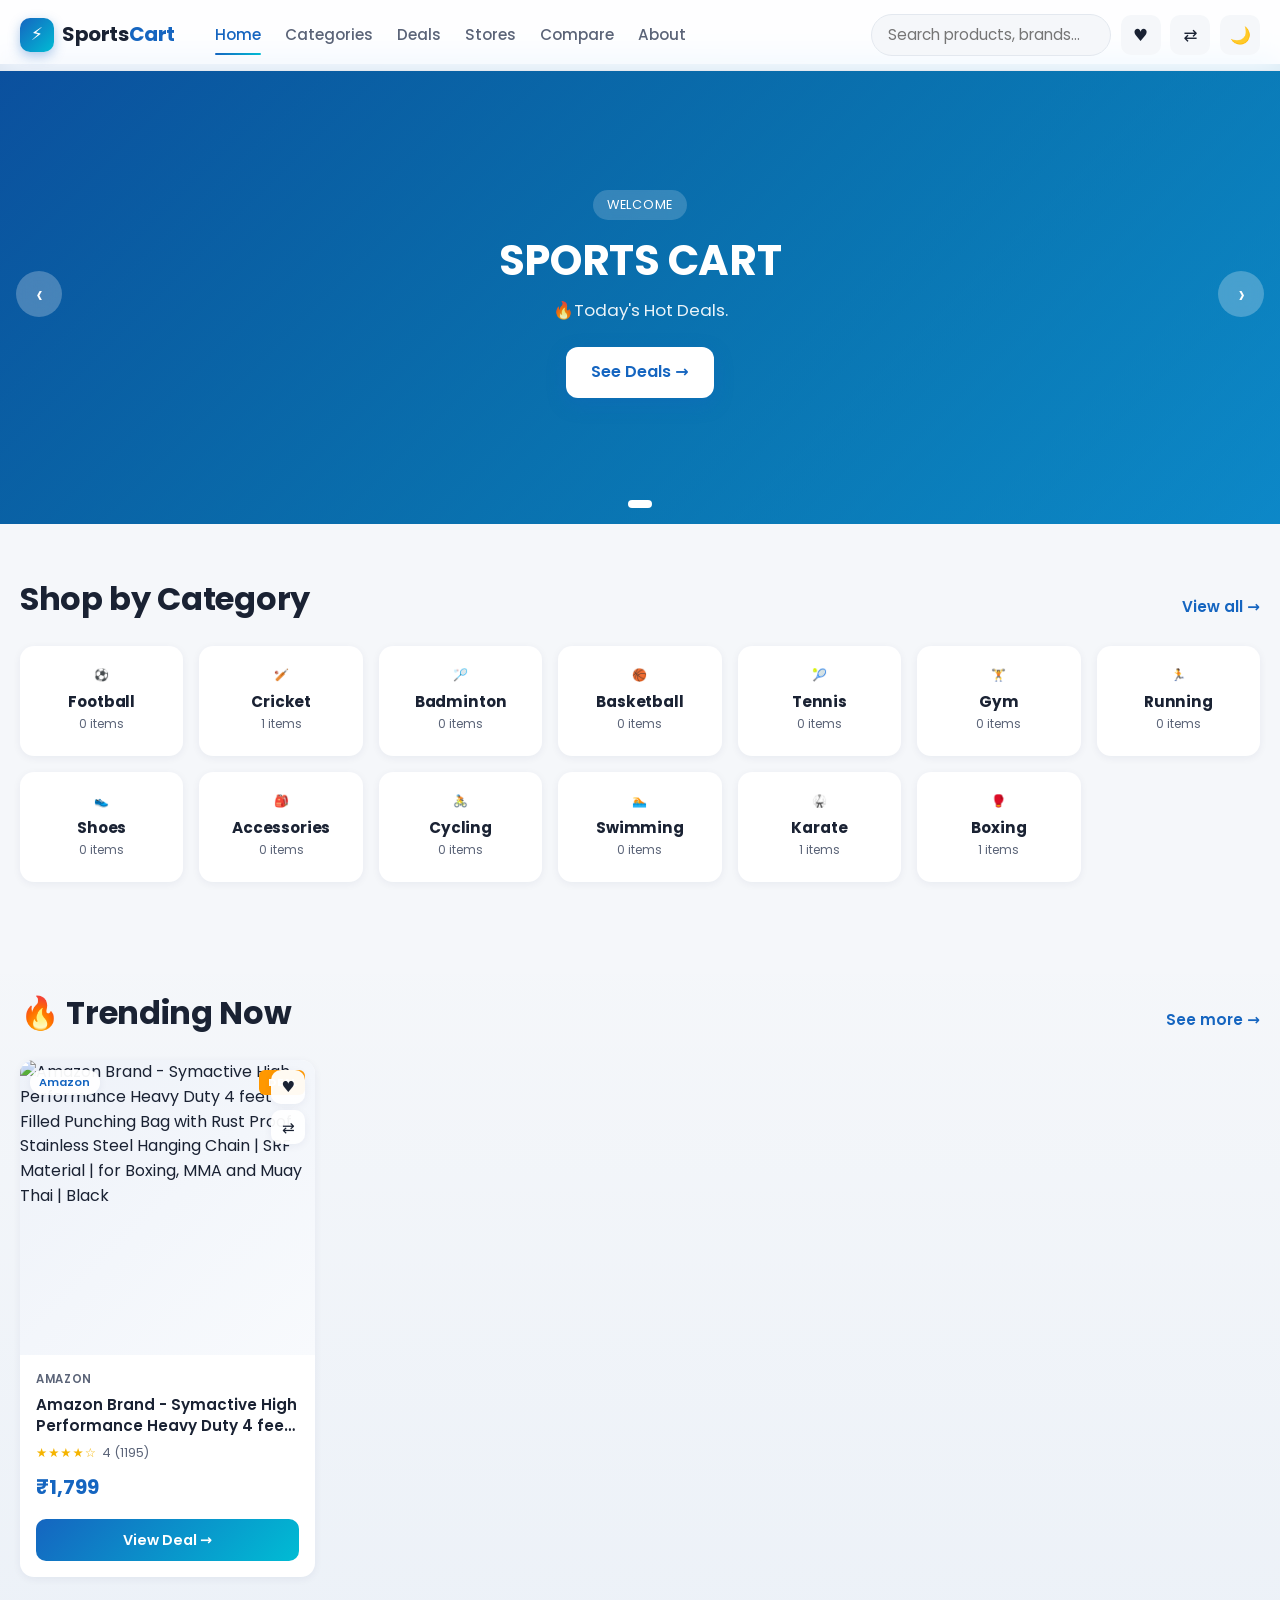
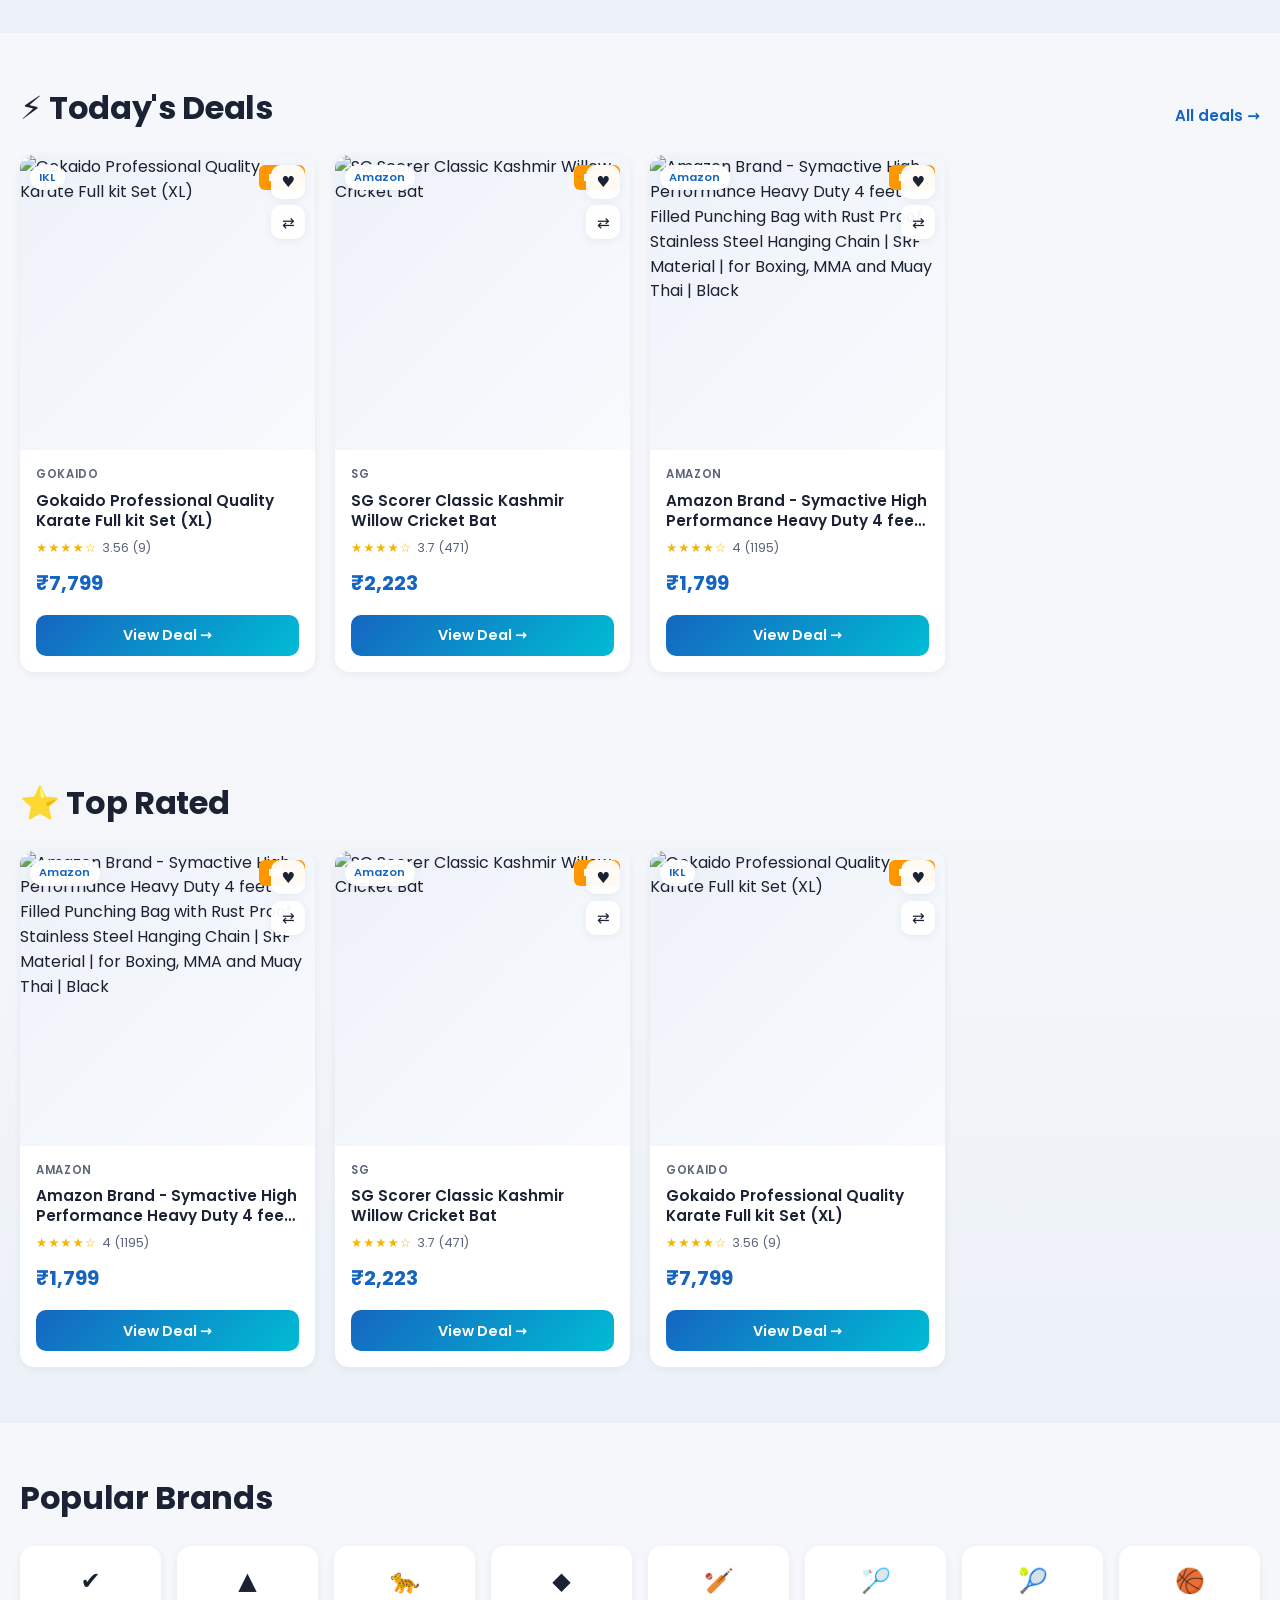
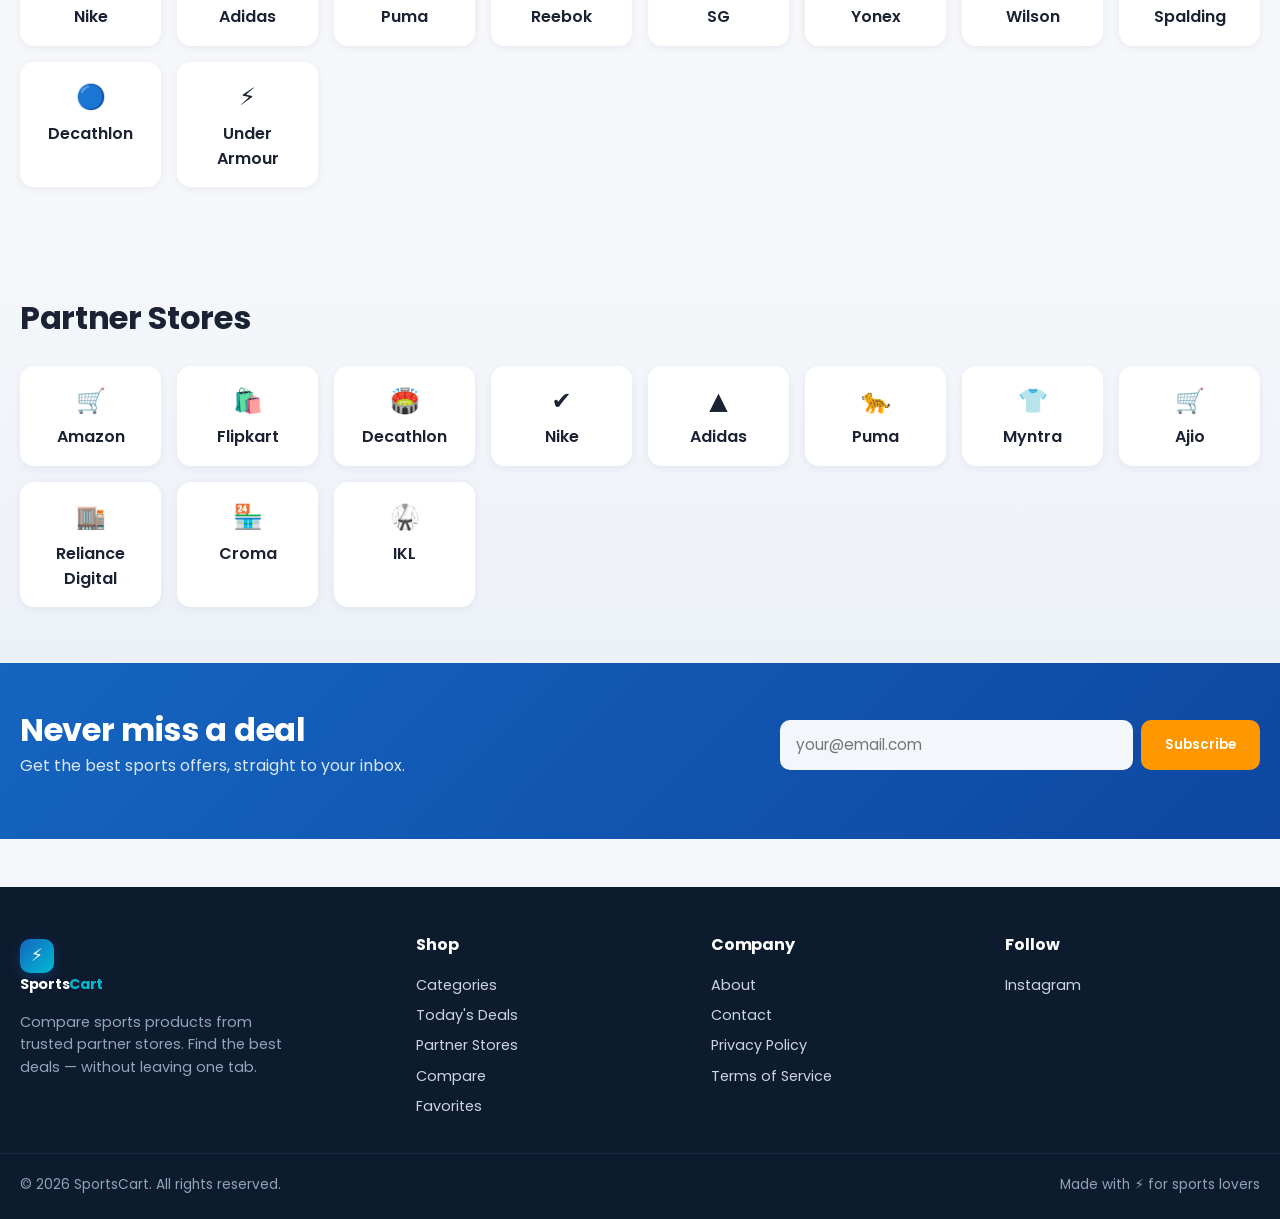
==== index.html @ 64bcca5b "Add files via upload" ====
<!DOCTYPE html>
<html lang="en">
<head>
<meta charset="UTF-8" />
<meta name="viewport" content="width=device-width, initial-scale=1.0" />
<meta name="description" content="SportsCart - Compare sports products from trusted partner stores and grab the best deals." />
<title>SportsCart - Compare Sports Products & Best Deals</title>
<link rel="preconnect" href="https://fonts.googleapis.com" />
<link rel="preconnect" href="https://fonts.gstatic.com" crossorigin />
<link href="https://fonts.googleapis.com/css2?family=Poppins:wght@300;400;500;600;700;800&display=swap" rel="stylesheet" />
<link rel="stylesheet" href="css/style.css" />
<link rel="stylesheet" href="css/navbar.css" />
<link rel="stylesheet" href="css/footer.css" />
<link rel="stylesheet" href="css/cards.css" />
<link rel="stylesheet" href="css/slider.css" />
<link rel="stylesheet" href="css/category.css" />
<link rel="stylesheet" href="css/responsive.css" />
<link rel="stylesheet" href="css/darkmode.css" />
</head>
<body>

<!-- ========== NAVBAR ========== -->
<header class="navbar" id="navbar">
  <div class="nav-container">
    <a href="index.html" class="logo">
      <span class="logo-icon">⚡</span>
      <span class="logo-text">Sports<span>Cart</span></span>
    </a>

    <button class="nav-toggle" id="navToggle" aria-label="Toggle navigation">
      <span></span><span></span><span></span>
    </button>

    <nav class="nav-menu" id="navMenu">
      <a href="index.html" class="active">Home</a>
      <a href="pages/category.html">Categories</a>
      <a href="pages/deals.html">Deals</a>
      <a href="pages/stores.html">Stores</a>
      <a href="pages/compare.html">Compare</a>
      <a href="about.html">About</a>
    </nav>

    <div class="nav-actions">
      <div class="search-wrap">
        <input type="text" id="navSearch" placeholder="Search products, brands…" aria-label="Search" />
        <div class="search-results" id="searchResults"></div>
      </div>
      <a href="pages/favorites.html" class="icon-btn" aria-label="Favorites">♥<span class="badge" id="favBadge">0</span></a>
      <a href="pages/compare.html" class="icon-btn" aria-label="Compare">⇄<span class="badge" id="compareBadge">0</span></a>
      <button class="icon-btn" id="darkToggle" aria-label="Toggle dark mode">🌙</button>
    </div>
  </div>
</header>

<!-- ========== HERO SLIDER ========== -->
<section class="hero-slider" id="heroSlider">
  <div class="slides" id="slides"></div>
  <button class="slide-btn prev" id="prevSlide" aria-label="Previous">‹</button>
  <button class="slide-btn next" id="nextSlide" aria-label="Next">›</button>
  <div class="slide-dots" id="slideDots"></div>
</section>

<!-- ========== CATEGORIES ========== -->
<section class="section">
  <div class="container">
    <div class="section-head">
      <h2>Shop by Category</h2>
      <a href="pages/category.html" class="link-more">View all →</a>
    </div>
    <div class="category-grid" id="categoryGrid"></div>
  </div>
</section>

<!-- ========== TRENDING ========== -->
<section class="section section-alt">
  <div class="container">
    <div class="section-head">
      <h2>🔥 Trending Now</h2>
      <a href="pages/category.html" class="link-more">See more →</a>
    </div>
    <div class="product-grid" id="trendingGrid"></div>
  </div>
</section>

<!-- ========== DEALS ========== -->
<section class="section">
  <div class="container">
    <div class="section-head">
      <h2>⚡ Today's Deals</h2>
      <a href="pages/deals.html" class="link-more">All deals →</a>
    </div>
    <div class="product-grid" id="dealsGrid"></div>
  </div>
</section>

<!-- ========== TOP RATED ========== -->
<section class="section section-alt">
  <div class="container">
    <div class="section-head">
      <h2>⭐ Top Rated</h2>
    </div>
    <div class="product-grid" id="topRatedGrid"></div>
  </div>
</section>

<!-- ========== BRANDS ========== -->
<section class="section">
  <div class="container">
    <div class="section-head"><h2>Popular Brands</h2></div>
    <div class="brand-strip" id="brandStrip"></div>
  </div>
</section>

<!-- ========== STORES ========== -->
<section class="section section-alt">
  <div class="container">
    <div class="section-head"><h2>Partner Stores</h2></div>
    <div class="store-strip" id="storeStrip"></div>
  </div>
</section>

<!-- ========== NEWSLETTER ========== -->
<section class="newsletter">
  <div class="container newsletter-inner">
    <div>
      <h2>Never miss a deal</h2>
      <p>Get the best sports offers, straight to your inbox.</p>
    </div>
    <form id="newsletterForm" class="newsletter-form">
      <input type="email" id="newsletterEmail" placeholder="your@email.com" required />
      <button type="submit">Subscribe</button>
    </form>
  </div>
  <p class="form-msg" id="newsletterMsg"></p>
</section>

<!-- ========== FOOTER ========== -->
<footer class="footer" id="footer"></footer>

<button id="scrollTop" class="scroll-top" aria-label="Scroll to top">↑</button>

<!-- Data -->
<script src="data/categories.js"></script>
<script src="data/brands.js"></script>
<script src="data/stores.js"></script>
<script src="data/offers.js"></script>
<script src="data/products.js"></script>

<!-- Logic -->
<script src="js/utils.js"></script>
<script src="js/darkmode.js"></script>
<script src="js/favorites.js"></script>
<script src="js/compare.js"></script>
<script src="js/search.js"></script>
<script src="js/slider.js"></script>
<script src="js/app.js"></script>
</body>
</html>
---- css/style.css ----
/* ============ SportsCart Base Styles ============ */
:root{
  --primary:#1565C0;
  --primary-dark:#0D47A1;
  --secondary:#00BCD4;
  --accent:#FF9800;
  --bg:#F5F7FA;
  --surface:#ffffff;
  --text:#1a2233;
  --text-muted:#5b6478;
  --border:#e3e8ef;
  --shadow-sm:0 2px 8px rgba(20,40,80,.06);
  --shadow-md:0 8px 24px rgba(20,40,80,.10);
  --shadow-lg:0 20px 50px rgba(20,40,80,.15);
  --radius:14px;
  --radius-lg:20px;
  --transition:.25s cubic-bezier(.4,0,.2,1);
}
*{box-sizing:border-box;margin:0;padding:0}
html{scroll-behavior:smooth}
body{
  font-family:'Poppins',system-ui,sans-serif;
  background:var(--bg);
  color:var(--text);
  line-height:1.55;
  -webkit-font-smoothing:antialiased;
}
img{max-width:100%;display:block}
a{color:inherit;text-decoration:none;transition:color var(--transition)}
button{font-family:inherit;cursor:pointer;border:none;background:none;color:inherit}
input,select,textarea{font-family:inherit;font-size:.95rem;color:inherit}
h1,h2,h3,h4{font-weight:700;letter-spacing:-.01em;line-height:1.2}
h1{font-size:clamp(1.8rem,4vw,2.6rem)}
h2{font-size:clamp(1.4rem,3vw,2rem)}

.container{max-width:1280px;margin:0 auto;padding:0 1.25rem}

.section{padding:3.5rem 0}
.section-alt{background:linear-gradient(180deg,transparent,rgba(21,101,192,.04))}
.section-head{display:flex;justify-content:space-between;align-items:flex-end;margin-bottom:1.75rem;gap:1rem;flex-wrap:wrap}
.link-more{color:var(--primary);font-weight:600;font-size:.95rem}
.link-more:hover{color:var(--secondary)}

.page{padding-top:6rem;padding-bottom:4rem;min-height:70vh}
.lead{color:var(--text-muted);font-size:1.1rem;margin:.75rem 0 2rem;max-width:60ch}

/* ============ Buttons ============ */
.btn-primary{
  display:inline-block;
  background:linear-gradient(135deg,var(--primary),var(--secondary));
  color:#fff;font-weight:600;
  padding:.8rem 1.6rem;border-radius:12px;
  box-shadow:0 6px 18px rgba(21,101,192,.35);
  transition:transform var(--transition),box-shadow var(--transition);
}
.btn-primary:hover{transform:translateY(-2px);box-shadow:0 10px 24px rgba(21,101,192,.45)}
.btn-ghost{
  display:inline-block;padding:.7rem 1.3rem;border-radius:12px;
  background:rgba(21,101,192,.08);color:var(--primary);font-weight:600;
  transition:background var(--transition);
}
.btn-ghost:hover{background:rgba(21,101,192,.16)}
.mini-btn{
  background:var(--accent);color:#fff;padding:.4rem .9rem;
  border-radius:8px;font-size:.85rem;font-weight:600;
}

/* ============ Info / Forms ============ */
.info-grid{display:grid;grid-template-columns:repeat(auto-fit,minmax(220px,1fr));gap:1.25rem;margin-top:2rem}
.info-card{background:var(--surface);padding:1.5rem;border-radius:var(--radius);box-shadow:var(--shadow-sm);transition:transform var(--transition),box-shadow var(--transition)}
.info-card:hover{transform:translateY(-4px);box-shadow:var(--shadow-md)}
.info-card h3{margin-bottom:.5rem;color:var(--primary)}

.contact-form{display:flex;flex-direction:column;gap:1rem;max-width:560px;background:var(--surface);padding:2rem;border-radius:var(--radius-lg);box-shadow:var(--shadow-sm)}
.contact-form label{display:flex;flex-direction:column;gap:.4rem;font-weight:500;font-size:.9rem;color:var(--text-muted)}
.contact-form input,.contact-form textarea{padding:.75rem 1rem;border:1px solid var(--border);border-radius:10px;background:var(--bg);transition:border-color var(--transition)}
.contact-form input:focus,.contact-form textarea:focus{outline:none;border-color:var(--primary)}
.form-msg{margin-top:.75rem;color:var(--primary);font-weight:500}

/* ============ Newsletter ============ */
.newsletter{
  background:linear-gradient(135deg,var(--primary),var(--primary-dark));
  color:#fff;padding:3rem 0;text-align:center;
}
.newsletter-inner{display:flex;justify-content:space-between;align-items:center;gap:2rem;flex-wrap:wrap;text-align:left}
.newsletter-inner h2{color:#fff}
.newsletter-inner p{color:rgba(255,255,255,.85);margin-top:.25rem}
.newsletter-form{display:flex;gap:.5rem;flex:1;max-width:480px}
.newsletter-form input{flex:1;padding:.85rem 1rem;border:none;border-radius:10px;background:rgba(255,255,255,.95);color:#1a2233}
.newsletter-form button{padding:.85rem 1.5rem;border-radius:10px;background:var(--accent);color:#fff;font-weight:600;transition:transform var(--transition)}
.newsletter-form button:hover{transform:scale(1.05)}

/* ============ Scroll Top ============ */
.scroll-top{
  position:fixed;bottom:1.5rem;right:1.5rem;
  width:46px;height:46px;border-radius:50%;
  background:var(--primary);color:#fff;font-size:1.3rem;
  box-shadow:var(--shadow-md);opacity:0;pointer-events:none;
  transition:opacity var(--transition),transform var(--transition);
  z-index:90;
}
.scroll-top.visible{opacity:1;pointer-events:auto}
.scroll-top:hover{transform:translateY(-3px)}

/* ============ 404 ============ */
.notfound{display:flex;flex-direction:column;align-items:center;justify-content:center;min-height:100vh;text-align:center;gap:1rem;padding:2rem}
.notfound h1{font-size:8rem;background:linear-gradient(135deg,var(--primary),var(--secondary));-webkit-background-clip:text;background-clip:text;color:transparent}

.empty-msg{text-align:center;color:var(--text-muted);padding:3rem 1rem;font-size:1.05rem}

/* ============ Legal pages ============ */
.legal h2{margin:1.75rem 0 .5rem;color:var(--primary)}
.legal p{margin-bottom:.75rem;color:var(--text-muted)}

.page-search{
  width:100%;padding:1rem 1.25rem;border-radius:14px;
  border:1px solid var(--border);background:var(--surface);
  font-size:1rem;margin-bottom:2rem;
}
.page-search:focus{outline:none;border-color:var(--primary);box-shadow:0 0 0 3px rgba(21,101,192,.15)}

.back-link{display:inline-block;margin-bottom:1rem;color:var(--primary);font-weight:500}

/* ============ Animations ============ */
@keyframes fadeUp{from{opacity:0;transform:translateY(20px)}to{opacity:1;transform:none}}
.fade-up{animation:fadeUp .5s ease forwards}
---- css/navbar.css ----
/* ============ Navbar ============ */
.navbar{
  position:fixed;top:0;left:0;right:0;z-index:100;
  background:rgba(255,255,255,.85);
  backdrop-filter:saturate(180%) blur(14px);
  -webkit-backdrop-filter:saturate(180%) blur(14px);
  border-bottom:1px solid var(--border);
  transition:box-shadow var(--transition);
}
.navbar.scrolled{box-shadow:var(--shadow-sm)}

.nav-container{
  max-width:1280px;margin:0 auto;padding:.85rem 1.25rem;
  display:flex;align-items:center;gap:1.5rem;
}

.logo{display:flex;align-items:center;gap:.5rem;font-weight:700;font-size:1.25rem}
.logo-icon{
  width:34px;height:34px;border-radius:10px;
  background:linear-gradient(135deg,var(--primary),var(--secondary));
  display:grid;place-items:center;color:#fff;font-size:1.1rem;
  box-shadow:0 4px 12px rgba(21,101,192,.35);
}
.logo-text{letter-spacing:-.02em}
.logo-text span{color:var(--primary)}

.nav-menu{display:flex;gap:1.5rem;flex:1;margin-left:1rem}
.nav-menu a{font-weight:500;font-size:.95rem;color:var(--text-muted);position:relative;padding:.25rem 0}
.nav-menu a:hover,.nav-menu a.active{color:var(--primary)}
.nav-menu a.active::after{
  content:'';position:absolute;bottom:-4px;left:0;right:0;height:2px;
  background:linear-gradient(90deg,var(--primary),var(--secondary));border-radius:2px;
}

.nav-actions{display:flex;align-items:center;gap:.6rem}

.search-wrap{position:relative}
.search-wrap input{
  width:240px;padding:.55rem 1rem;border:1px solid var(--border);
  border-radius:999px;background:var(--bg);transition:width var(--transition),border-color var(--transition);
}
.search-wrap input:focus{outline:none;width:300px;border-color:var(--primary)}
.search-results{
  position:absolute;top:calc(100% + 8px);right:0;width:340px;
  background:var(--surface);border-radius:14px;box-shadow:var(--shadow-lg);
  max-height:420px;overflow:auto;display:none;z-index:120;
}
.search-results.open{display:block}
.search-result{
  display:flex;gap:.75rem;padding:.6rem .8rem;
  align-items:center;border-bottom:1px solid var(--border);
  transition:background var(--transition);
}
.search-result:hover{background:var(--bg)}
.search-result img{width:44px;height:44px;border-radius:8px;object-fit:cover;background:var(--bg)}
.search-result .sr-info{flex:1;min-width:0}
.search-result .sr-name{font-weight:600;font-size:.9rem;white-space:nowrap;overflow:hidden;text-overflow:ellipsis}
.search-result .sr-meta{font-size:.75rem;color:var(--text-muted)}

.icon-btn{
  position:relative;width:40px;height:40px;border-radius:10px;
  display:grid;place-items:center;background:var(--bg);
  font-size:1.05rem;transition:background var(--transition),transform var(--transition);
}
.icon-btn:hover{background:rgba(21,101,192,.12);transform:translateY(-2px)}
.badge{
  position:absolute;top:-4px;right:-4px;
  background:var(--accent);color:#fff;font-size:.65rem;font-weight:700;
  min-width:18px;height:18px;border-radius:9px;padding:0 5px;
  display:grid;place-items:center;
}
.badge:empty,.badge[data-zero="true"]{display:none}

.nav-toggle{display:none;flex-direction:column;gap:4px;padding:.4rem}
.nav-toggle span{width:22px;height:2px;background:var(--text);border-radius:1px;transition:transform var(--transition)}
---- css/footer.css ----
/* ============ Footer ============ */
.footer{
  background:#0d1b2e;color:#cbd5e1;padding:3rem 0 1.5rem;margin-top:3rem;
}
.footer-container{max-width:1280px;margin:0 auto;padding:0 1.25rem;display:grid;grid-template-columns:1.4fr 1fr 1fr 1fr;gap:2.5rem}
.footer h4{color:#fff;margin-bottom:1rem;font-size:1rem}
.footer a{color:#cbd5e1;display:block;padding:.25rem 0;font-size:.9rem;transition:color var(--transition)}
.footer a:hover{color:var(--secondary)}
.footer-about p{font-size:.9rem;color:#94a3b8;margin-top:.75rem;max-width:32ch}
.footer-bottom{max-width:1280px;margin:2rem auto 0;padding:1.25rem 1.25rem 0;border-top:1px solid #1e2a44;display:flex;justify-content:space-between;flex-wrap:wrap;gap:.5rem;font-size:.85rem;color:#94a3b8}
.footer .logo-text{color:#fff}
.footer .logo-text span{color:var(--secondary)}
.footer .logo{color:#fff}
---- css/cards.css ----
/* ============ Product Cards ============ */
.product-grid{display:grid;grid-template-columns:repeat(auto-fill,minmax(240px,1fr));gap:1.25rem}

.product-card{
  background:var(--surface);border-radius:var(--radius);overflow:hidden;
  box-shadow:var(--shadow-sm);transition:transform var(--transition),box-shadow var(--transition);
  display:flex;flex-direction:column;position:relative;
}
.product-card:hover{transform:translateY(-6px);box-shadow:var(--shadow-md)}

.pc-img{position:relative;aspect-ratio:1/1;overflow:hidden;background:linear-gradient(135deg,#eef2f9,#f8fafd)}
.pc-img img{width:100%;height:100%;object-fit:cover;transition:transform .5s ease}
.product-card:hover .pc-img img{transform:scale(1.06)}

.pc-store{
  position:absolute;top:.6rem;left:.6rem;
  background:rgba(255,255,255,.95);padding:.25rem .6rem;
  border-radius:999px;font-size:.7rem;font-weight:600;color:var(--primary);
  box-shadow:var(--shadow-sm);
}
.pc-deal{
  position:absolute;top:.6rem;right:.6rem;
  background:var(--accent);color:#fff;padding:.25rem .55rem;
  border-radius:6px;font-size:.7rem;font-weight:700;
}

.pc-actions{position:absolute;top:.6rem;right:.6rem;display:flex;flex-direction:column;gap:.4rem}
.pc-actions button{
  width:34px;height:34px;border-radius:10px;background:rgba(255,255,255,.95);
  display:grid;place-items:center;font-size:.95rem;
  box-shadow:var(--shadow-sm);transition:transform var(--transition),background var(--transition);
}
.pc-actions button:hover{transform:scale(1.1)}
.pc-actions button.active{background:var(--accent);color:#fff}

.pc-body{padding:1rem;display:flex;flex-direction:column;gap:.4rem;flex:1}
.pc-brand{font-size:.72rem;text-transform:uppercase;letter-spacing:.06em;color:var(--text-muted);font-weight:600}
.pc-name{font-size:.95rem;font-weight:600;line-height:1.35;min-height:2.7em;display:-webkit-box;-webkit-line-clamp:2;-webkit-box-orient:vertical;overflow:hidden}
.pc-rating{display:flex;align-items:center;gap:.3rem;font-size:.78rem;color:var(--text-muted)}
.pc-rating .stars{color:#f5b400;letter-spacing:1px}
.pc-price{font-size:1.25rem;font-weight:700;color:var(--primary);margin-top:.25rem}
.pc-old{font-size:.85rem;color:var(--text-muted);text-decoration:line-through;margin-left:.4rem;font-weight:500}
.pc-btn{
  margin-top:.6rem;background:linear-gradient(135deg,var(--primary),var(--secondary));
  color:#fff;font-weight:600;padding:.6rem;border-radius:10px;text-align:center;
  transition:opacity var(--transition);font-size:.9rem;
}
.pc-btn:hover{opacity:.92}

.brand-strip,.store-strip{
  display:grid;grid-template-columns:repeat(auto-fit,minmax(140px,1fr));gap:1rem;
}
.brand-chip,.store-chip{
  background:var(--surface);padding:1rem;border-radius:var(--radius);
  text-align:center;font-weight:600;box-shadow:var(--shadow-sm);
  transition:transform var(--transition),box-shadow var(--transition);
}
.brand-chip:hover,.store-chip:hover{transform:translateY(-4px);box-shadow:var(--shadow-md);color:var(--primary)}
.store-chip .store-emoji,.brand-chip .brand-emoji{font-size:1.5rem;display:block;margin-bottom:.4rem}
---- css/slider.css ----
/* ============ Hero Slider ============ */
.hero-slider{
  position:relative;margin-top:64px;height:clamp(280px,42vw,460px);
  overflow:hidden;background:linear-gradient(135deg,#0D47A1,#1565C0);
}
.slides{display:flex;height:100%;transition:transform .7s cubic-bezier(.4,0,.2,1)}
.slide{
  min-width:100%;height:100%;position:relative;
  display:flex;align-items:center;justify-content:center;
  padding:2rem;
}
.slide::before{
  content:'';position:absolute;inset:0;
  background:linear-gradient(135deg,rgba(13,71,161,.85),rgba(0,188,212,.4));
}
.slide-content{position:relative;z-index:2;color:#fff;text-align:center;max-width:680px;animation:fadeUp .6s ease}
.slide-eyebrow{display:inline-block;background:rgba(255,255,255,.18);padding:.3rem .85rem;border-radius:999px;font-size:.8rem;letter-spacing:.06em;text-transform:uppercase;margin-bottom:1rem;backdrop-filter:blur(8px)}
.slide-content h2{font-size:clamp(1.6rem,3.5vw,2.6rem);margin-bottom:.75rem;color:#fff}
.slide-content p{color:rgba(255,255,255,.92);margin-bottom:1.5rem;font-size:1.05rem}
.slide-content .btn-primary{background:#fff;color:var(--primary)}
.slide-content .btn-primary:hover{background:var(--accent);color:#fff}

.slide-btn{
  position:absolute;top:50%;transform:translateY(-50%);
  width:46px;height:46px;border-radius:50%;
  background:rgba(255,255,255,.25);color:#fff;font-size:1.6rem;
  display:grid;place-items:center;backdrop-filter:blur(10px);
  transition:background var(--transition);z-index:3;
}
.slide-btn:hover{background:rgba(255,255,255,.4)}
.slide-btn.prev{left:1rem}
.slide-btn.next{right:1rem}

.slide-dots{position:absolute;bottom:1rem;left:50%;transform:translateX(-50%);display:flex;gap:.4rem;z-index:3}
.slide-dots button{width:8px;height:8px;border-radius:50%;background:rgba(255,255,255,.5);transition:all var(--transition)}
.slide-dots button.active{background:#fff;width:24px;border-radius:4px}
---- css/category.css ----
/* ============ Categories & Filters ============ */
.category-grid{display:grid;grid-template-columns:repeat(auto-fill,minmax(150px,1fr));gap:1rem}
.cat-card{
  background:var(--surface);border-radius:var(--radius);padding:1.25rem 1rem;
  text-align:center;box-shadow:var(--shadow-sm);
  transition:transform var(--transition),box-shadow var(--transition);
}
.cat-card:hover{transform:translateY(-5px);box-shadow:var(--shadow-md)}
.cat-emoji{font-size:2rem;display:block;margin-bottom:.5rem}
.cat-card h3{font-size:.95rem;color:var(--text)}
.cat-card span{font-size:.75rem;color:var(--text-muted)}

.filter-bar{
  display:flex;gap:.75rem;flex-wrap:wrap;margin-bottom:2rem;
  background:var(--surface);padding:1rem;border-radius:14px;box-shadow:var(--shadow-sm);
}
.filter-bar select{
  flex:1;min-width:160px;padding:.6rem .85rem;border:1px solid var(--border);
  border-radius:10px;background:var(--bg);font-weight:500;
}
.filter-bar select:focus{outline:none;border-color:var(--primary)}

.store-grid{display:grid;grid-template-columns:repeat(auto-fill,minmax(200px,1fr));gap:1.25rem}
.store-card{
  background:var(--surface);padding:2rem 1rem;text-align:center;
  border-radius:var(--radius);box-shadow:var(--shadow-sm);
  transition:transform var(--transition),box-shadow var(--transition);
}
.store-card:hover{transform:translateY(-5px);box-shadow:var(--shadow-md)}
.store-card .emoji{font-size:2.5rem;display:block;margin-bottom:.5rem}
.store-card h3{margin-bottom:.25rem}
.store-card p{font-size:.85rem;color:var(--text-muted);margin-bottom:.75rem}
---- css/responsive.css ----
/* ============ Responsive ============ */
@media (max-width:1024px){
  .footer-container{grid-template-columns:1fr 1fr}
  .product-detail{grid-template-columns:1fr;gap:1.5rem}
}
@media (max-width:768px){
  .nav-menu{
    position:fixed;top:64px;left:0;right:0;
    background:var(--surface);flex-direction:column;
    padding:1rem 1.5rem;gap:.25rem;
    box-shadow:var(--shadow-md);
    transform:translateY(-150%);transition:transform .3s ease;
  }
  .nav-menu.open{transform:translateY(0)}
  .nav-menu a{padding:.75rem 0;border-bottom:1px solid var(--border)}
  .nav-toggle{display:flex}
  .search-wrap input{width:160px}
  .search-wrap input:focus{width:200px}
  .search-results{width:280px}
  .newsletter-inner{flex-direction:column;text-align:center}
  .newsletter-form{width:100%}
}
@media (max-width:560px){
  .product-grid{grid-template-columns:repeat(2,1fr);gap:.75rem}
  .pc-body{padding:.75rem}
  .pc-name{font-size:.85rem}
  .pc-price{font-size:1.05rem}
  .footer-container{grid-template-columns:1fr;gap:1.5rem}
  .search-wrap{display:none}
  .filter-bar{padding:.75rem;gap:.5rem}
  .filter-bar select{min-width:0;flex:1 1 45%}
  .category-grid{grid-template-columns:repeat(2,1fr)}
}
@media (min-width:1600px){
  .container{max-width:1440px}
}
---- css/darkmode.css ----
/* ============ Dark Mode ============ */
body.dark{
  --bg:#0d1421;
  --surface:#172033;
  --text:#e6ecf3;
  --text-muted:#94a3b8;
  --border:#243049;
  --shadow-sm:0 2px 8px rgba(0,0,0,.3);
  --shadow-md:0 8px 24px rgba(0,0,0,.4);
  --shadow-lg:0 20px 50px rgba(0,0,0,.5);
}
body.dark .navbar{background:rgba(13,20,33,.85);border-color:var(--border)}
body.dark .pc-img{background:linear-gradient(135deg,#1c263b,#172033)}
body.dark .pc-store{background:rgba(23,32,51,.95);color:var(--secondary)}
body.dark .icon-btn{background:#1c263b}
body.dark .icon-btn:hover{background:#243049}
body.dark .section-alt{background:linear-gradient(180deg,transparent,rgba(0,188,212,.04))}
body.dark .filter-bar select,
body.dark .contact-form input,
body.dark .contact-form textarea,
body.dark .page-search,
body.dark .search-wrap input{background:var(--bg);color:var(--text);border-color:var(--border)}
body.dark .nav-toggle span{background:var(--text)}
body.dark .compare-table th{background:#0d1421}
body.dark .compare-remove{background:#2a1518;color:#ff8a80}
body.dark .footer{background:#070c17}
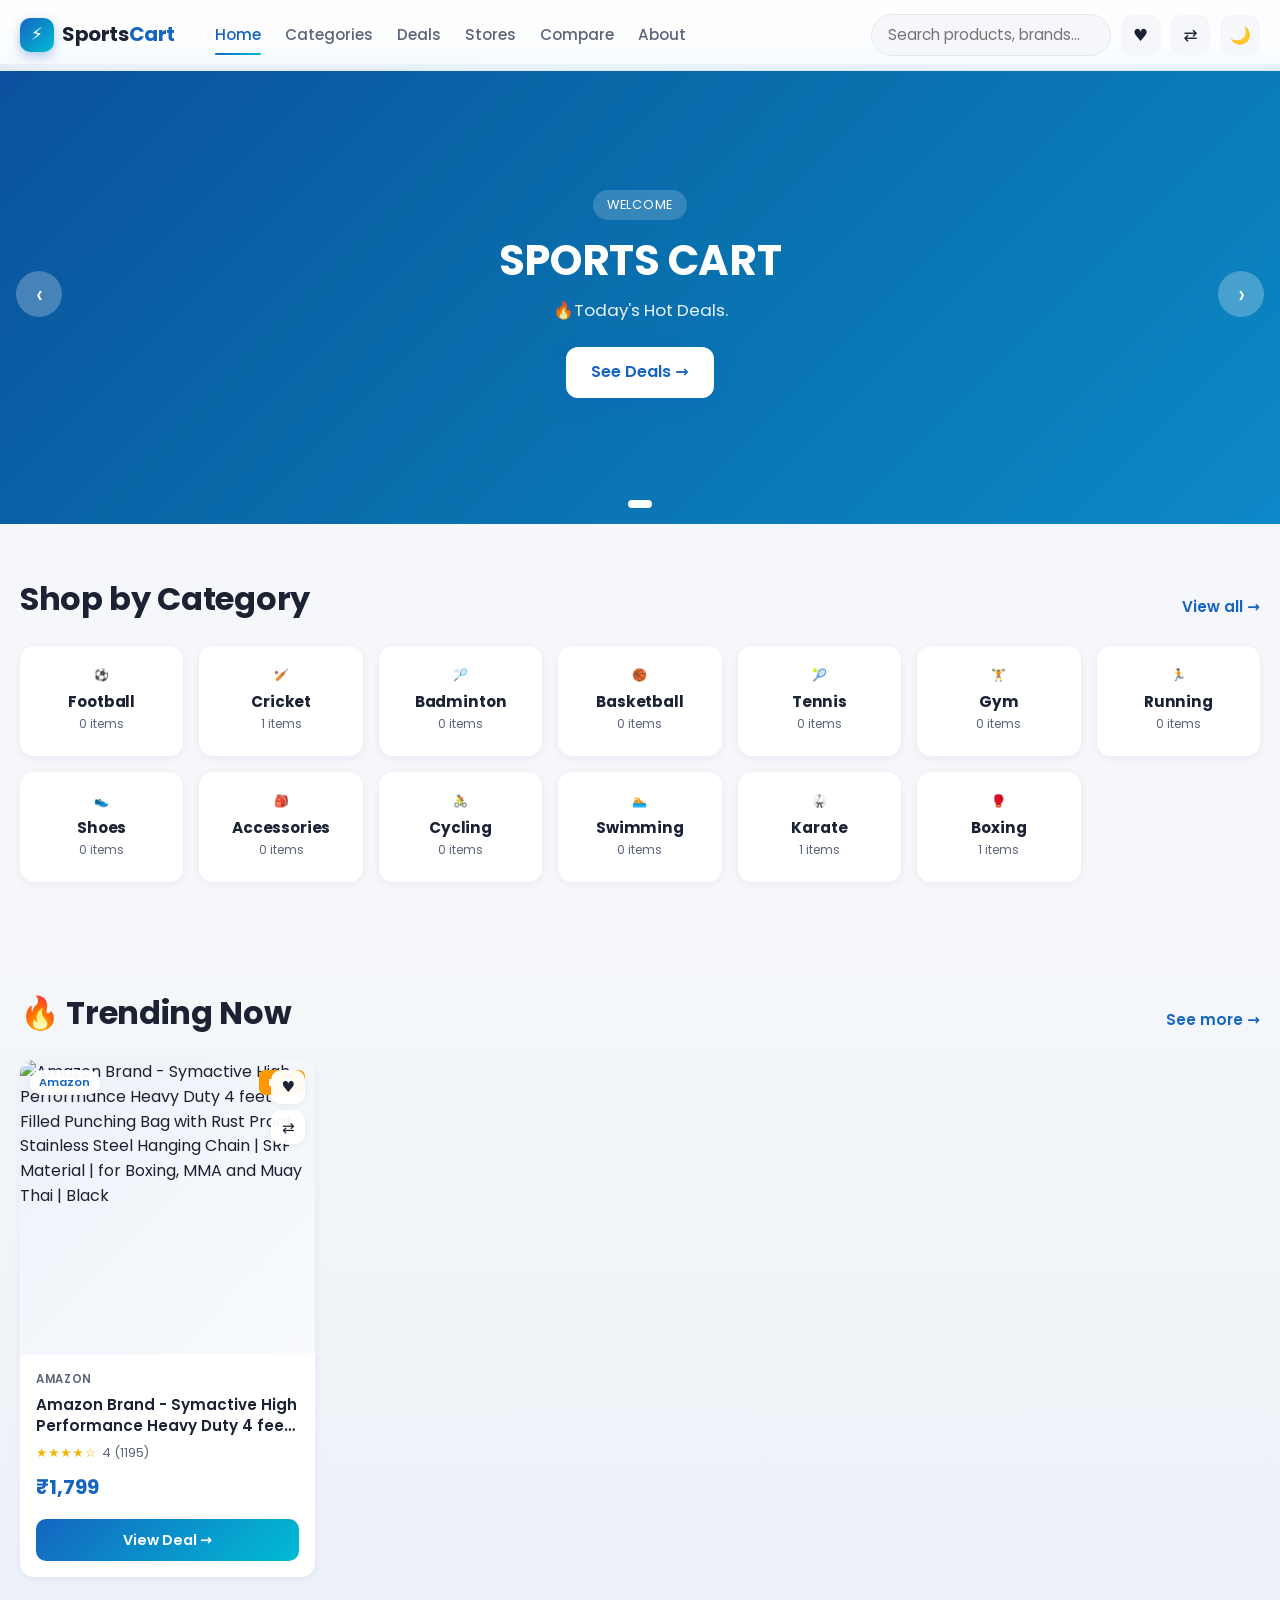
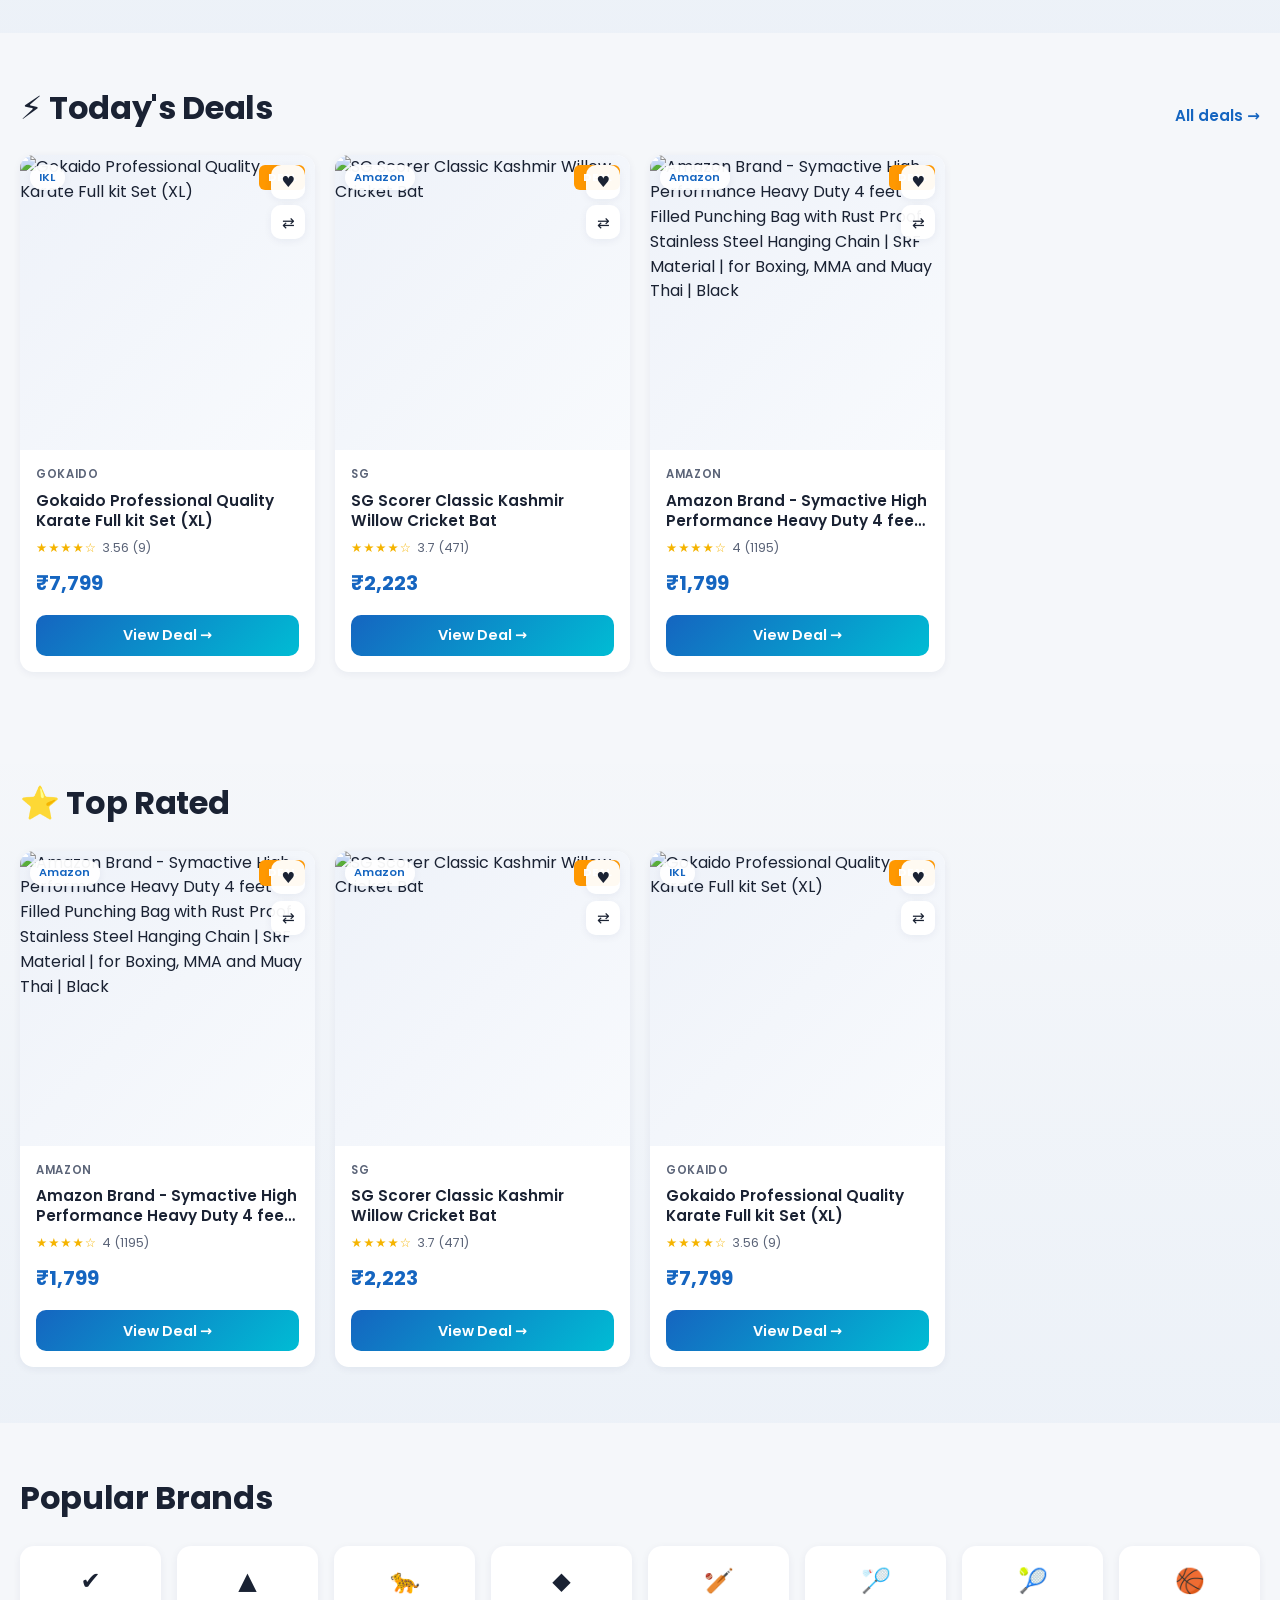
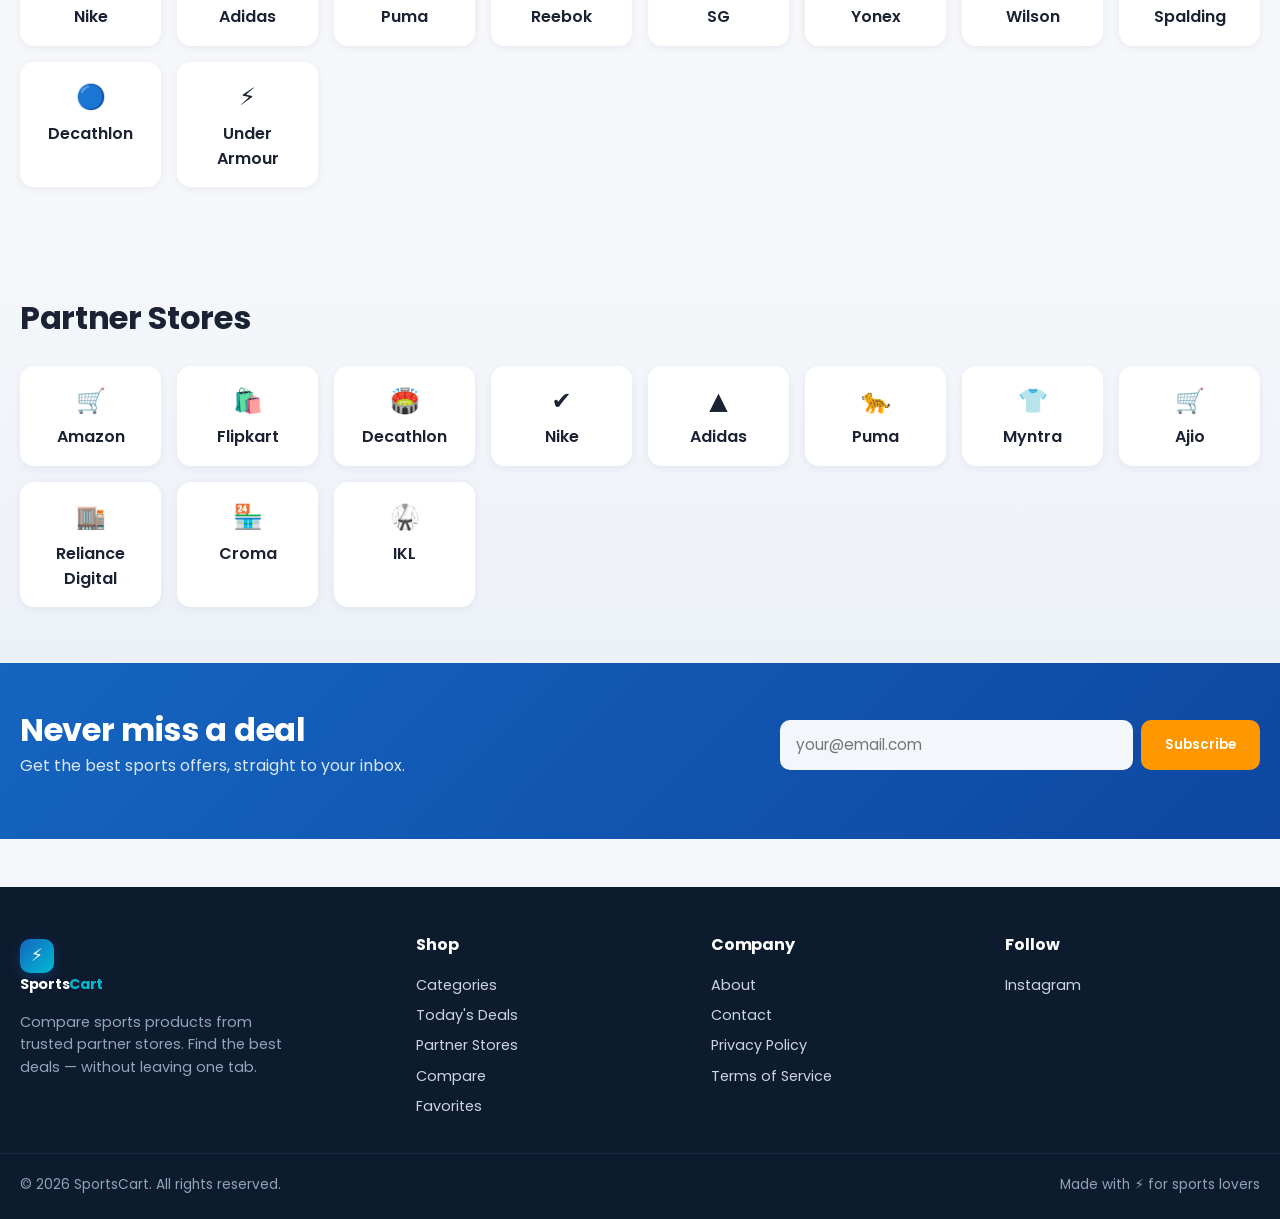
==== commit 37ee56c6: "Update index.html" ====
--- a/index.html
+++ b/index.html
@@ -2,6 +2,8 @@
 <html lang="en">
 <head>
 <meta charset="UTF-8" />
+
+<meta name="google-adsense-account" content="ca-pub-7573627578084339">
 <meta name="viewport" content="width=device-width, initial-scale=1.0" />
 <meta name="description" content="SportsCart - Compare sports products from trusted partner stores and grab the best deals." />
 <title>SportsCart - Compare Sports Products & Best Deals</title>
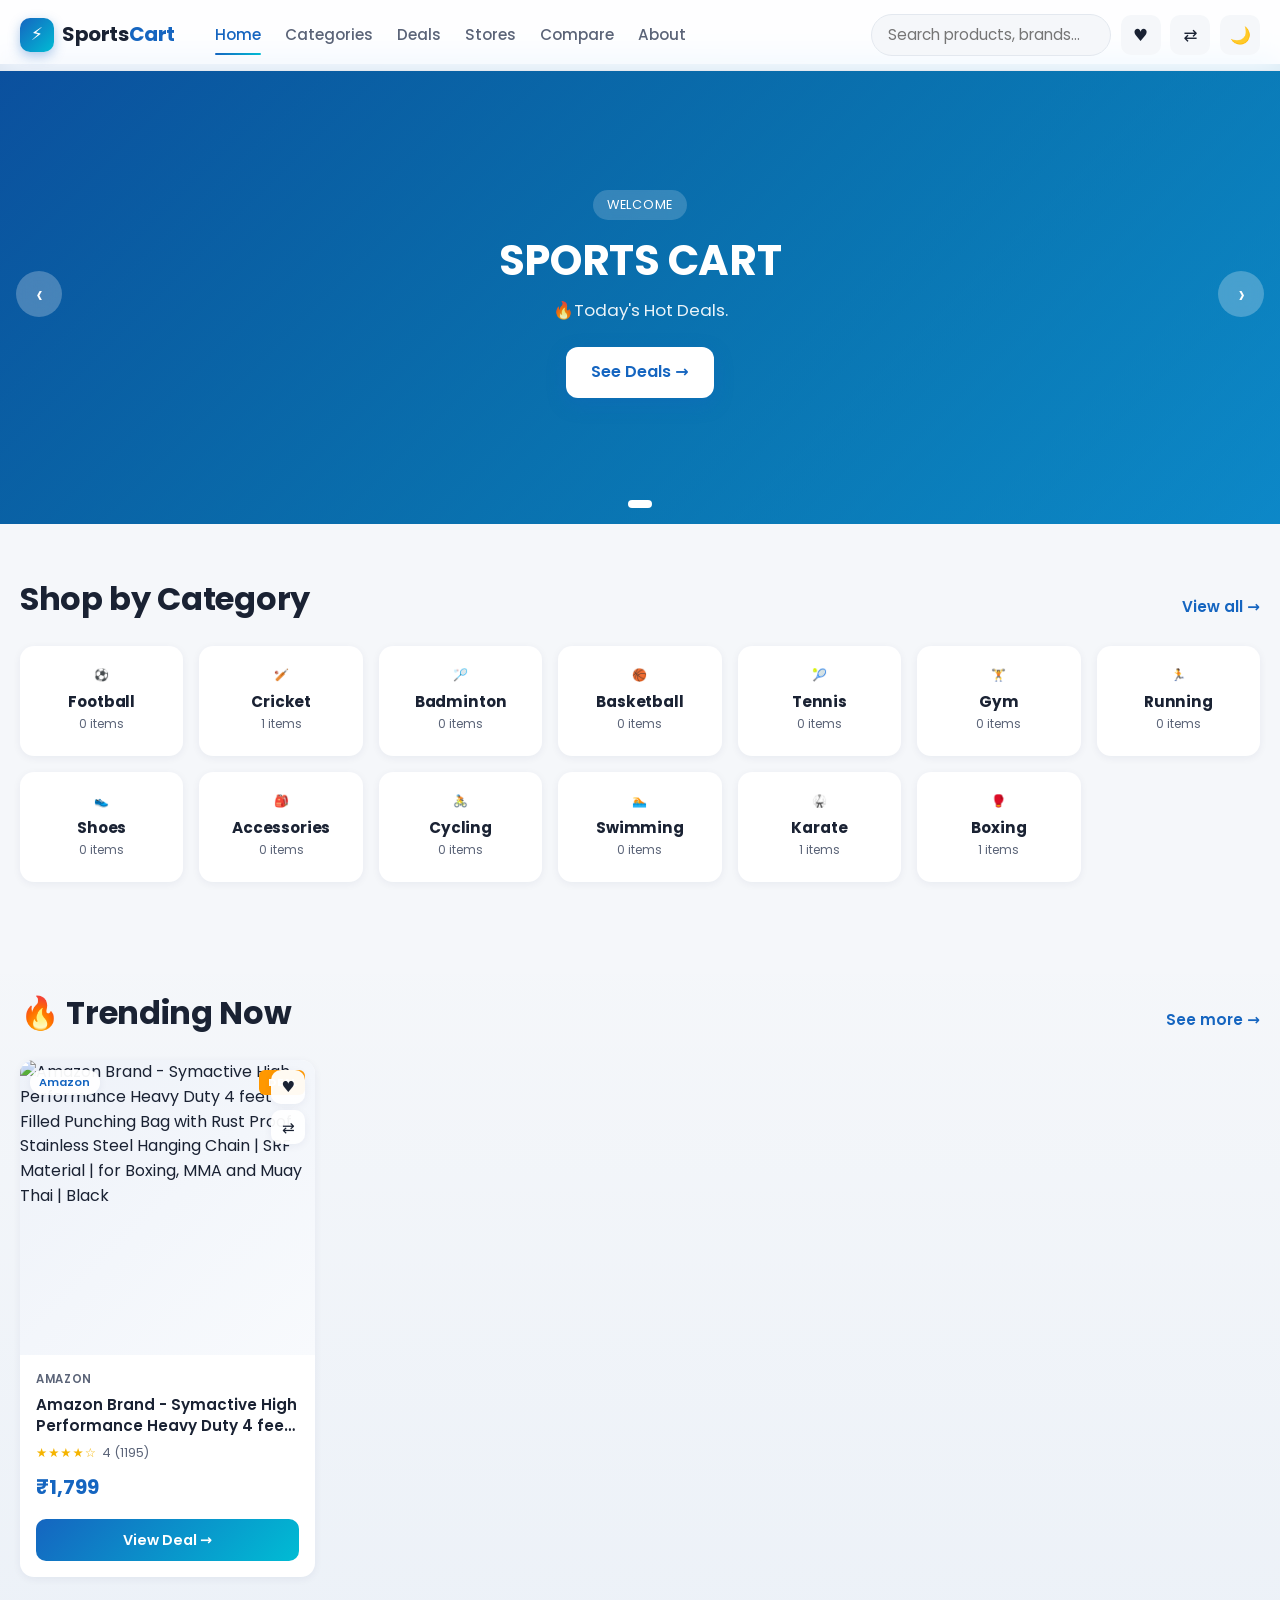
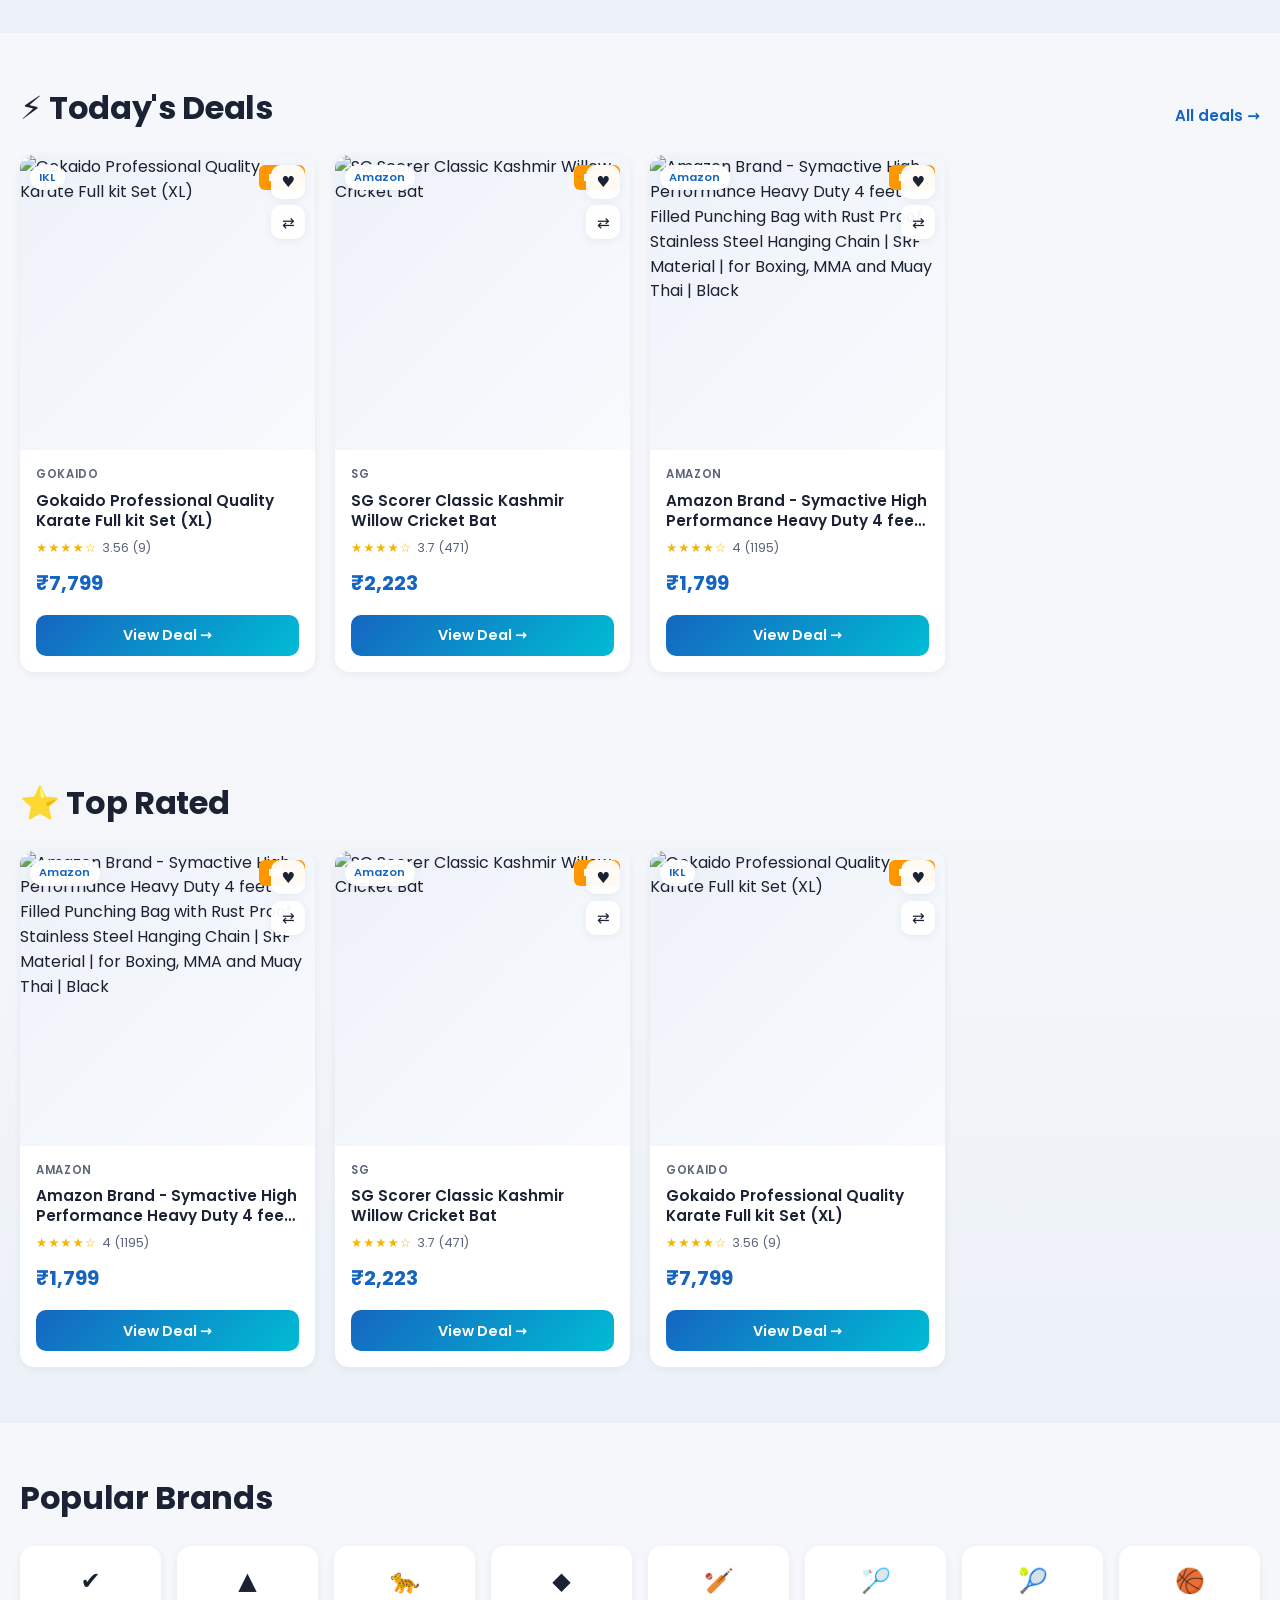
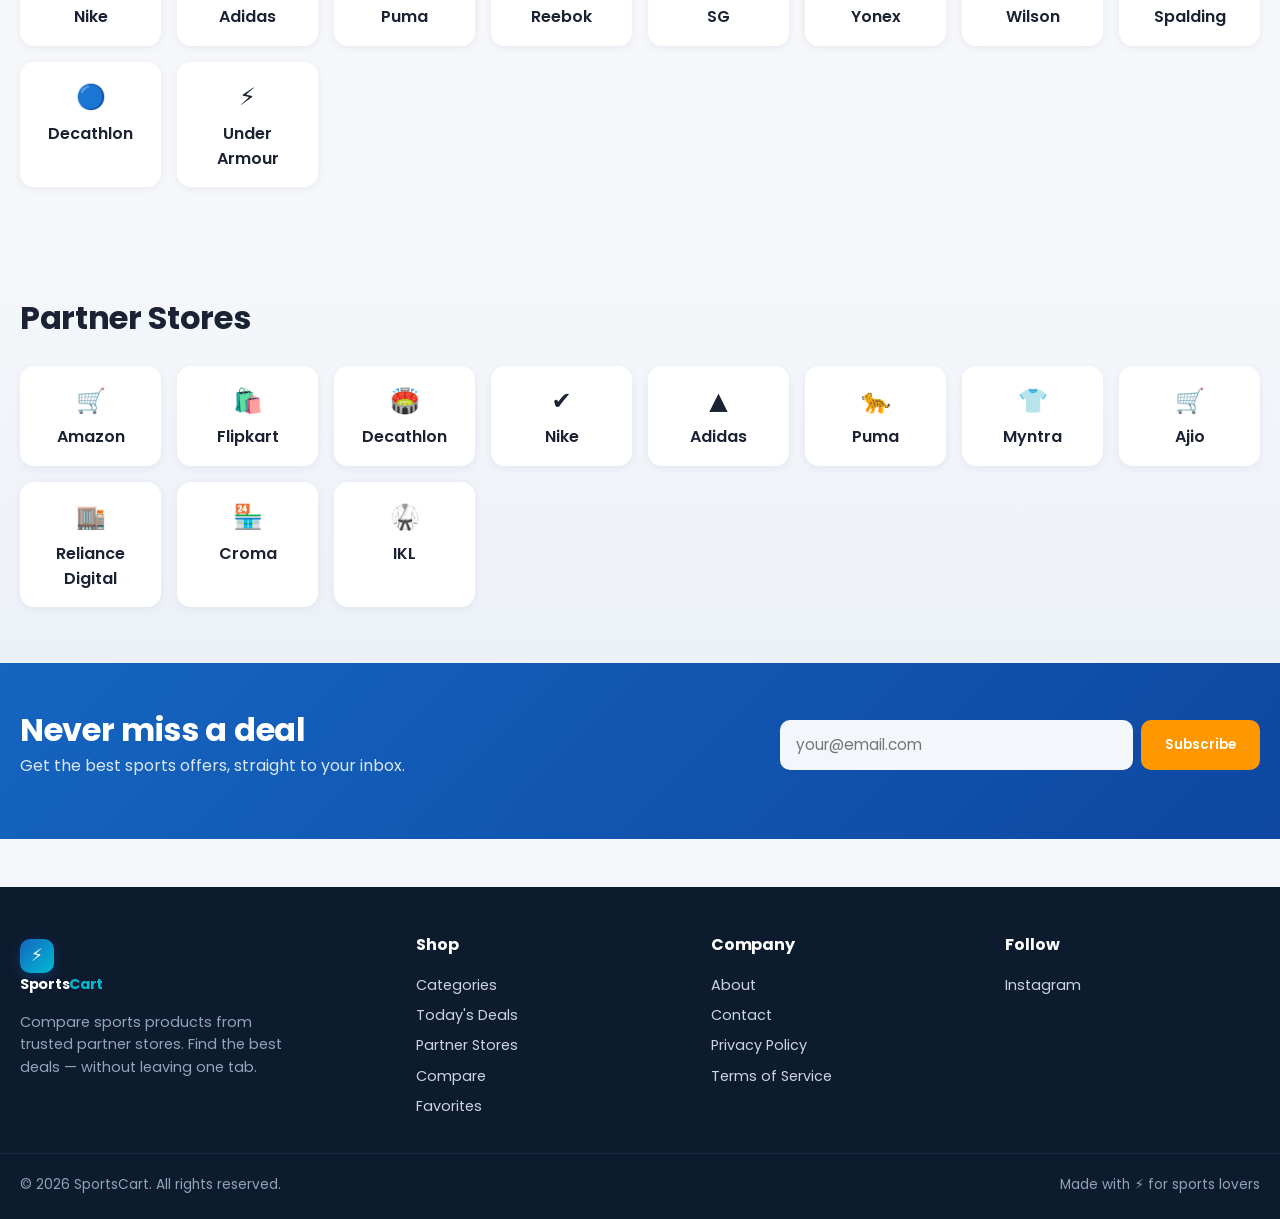
==== commit 15574320: "Update index.html" ====
--- a/index.html
+++ b/index.html
@@ -20,6 +20,32 @@
 <link rel="stylesheet" href="css/darkmode.css" />
 </head>
 <body>
+  <script async src="https://pagead2.googlesyndication.com/pagead/js/adsbygoogle.js?client=ca-pub-7573627578084339"
+     crossorigin="anonymous"></script>
+<!-- unit 1 -->
+<ins class="adsbygoogle"
+     style="display:block"
+     data-ad-client="ca-pub-7573627578084339"
+     data-ad-slot="8246143913"
+     data-ad-format="auto"
+     data-full-width-responsive="true"></ins>
+<script>
+     (adsbygoogle = window.adsbygoogle || []).push({});
+</script>
+
+
+  <script async src="https://pagead2.googlesyndication.com/pagead/js/adsbygoogle.js?client=ca-pub-7573627578084339"
+     crossorigin="anonymous"></script>
+<!-- unit 2 -->
+<ins class="adsbygoogle"
+     style="display:block"
+     data-ad-client="ca-pub-7573627578084339"
+     data-ad-slot="2227109010"
+     data-ad-format="auto"
+     data-full-width-responsive="true"></ins>
+<script>
+     (adsbygoogle = window.adsbygoogle || []).push({});
+</script>
 
 <!-- ========== NAVBAR ========== -->
 <header class="navbar" id="navbar">
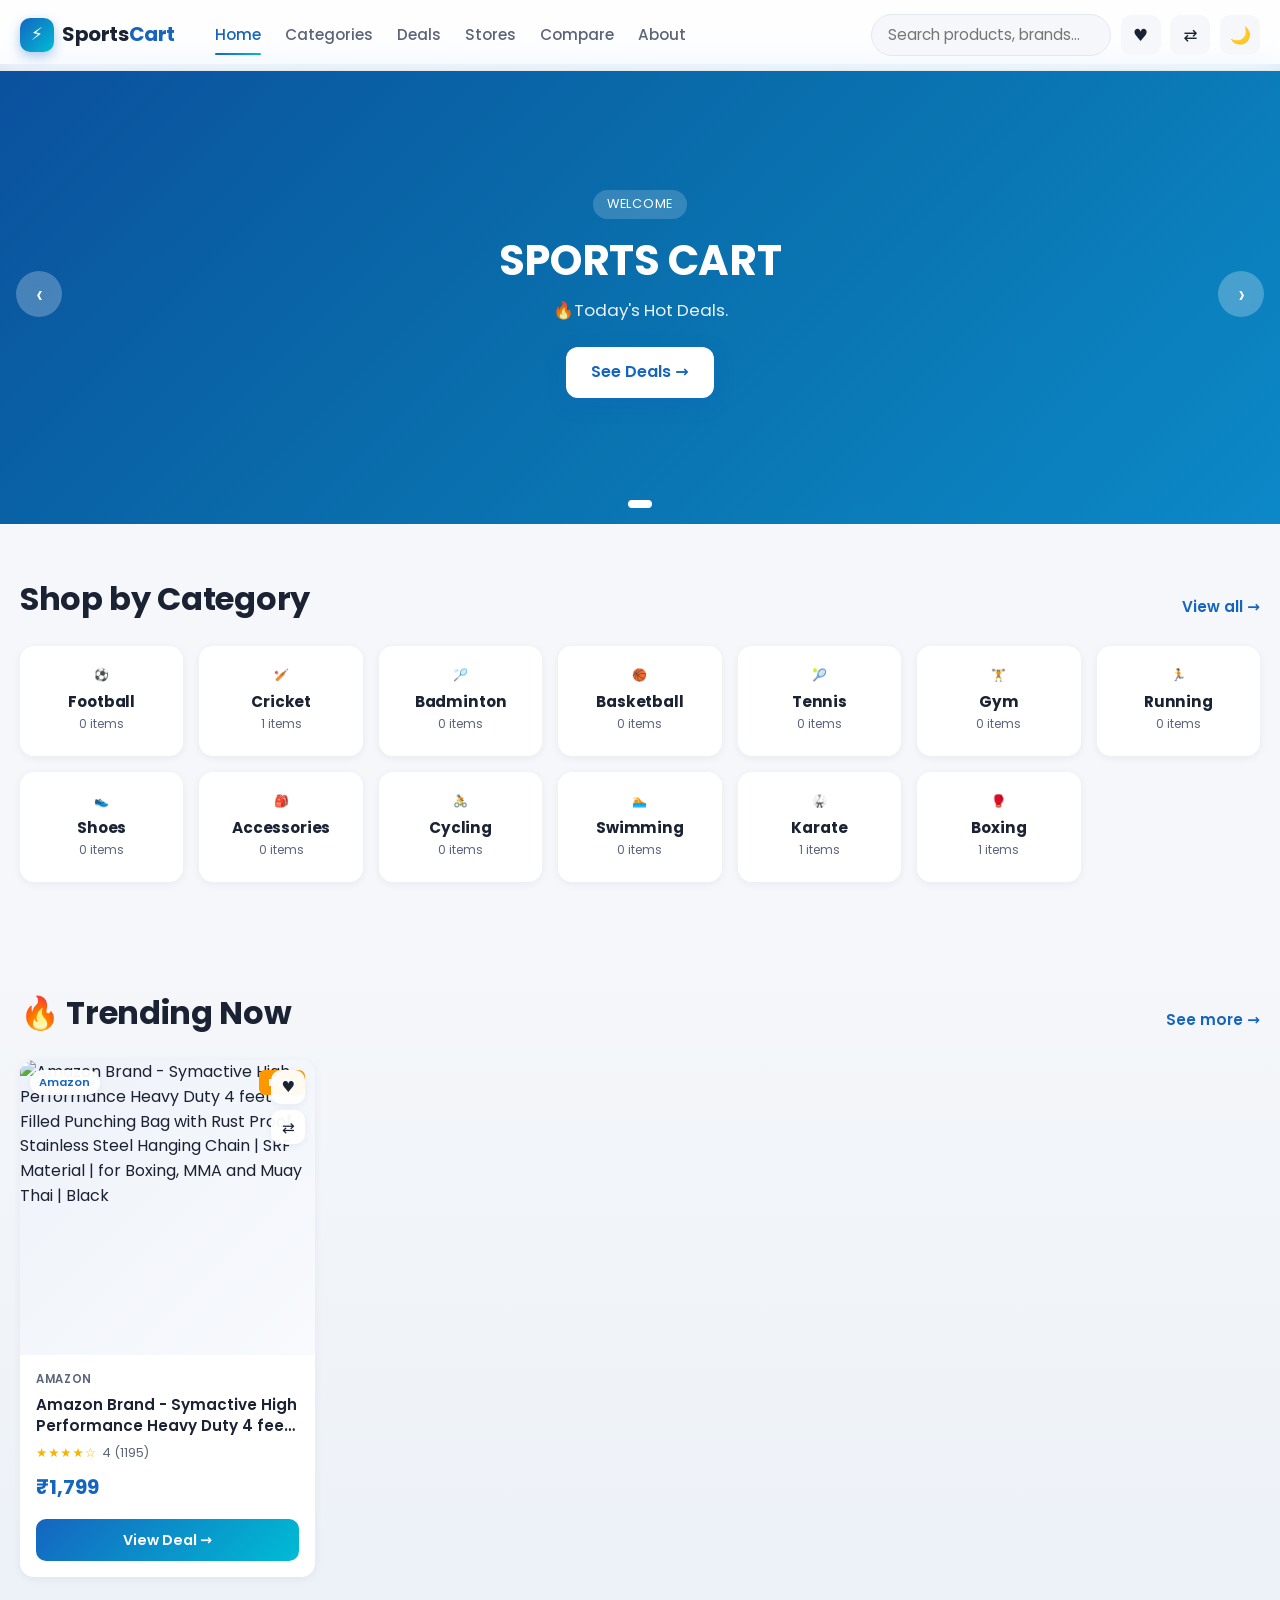
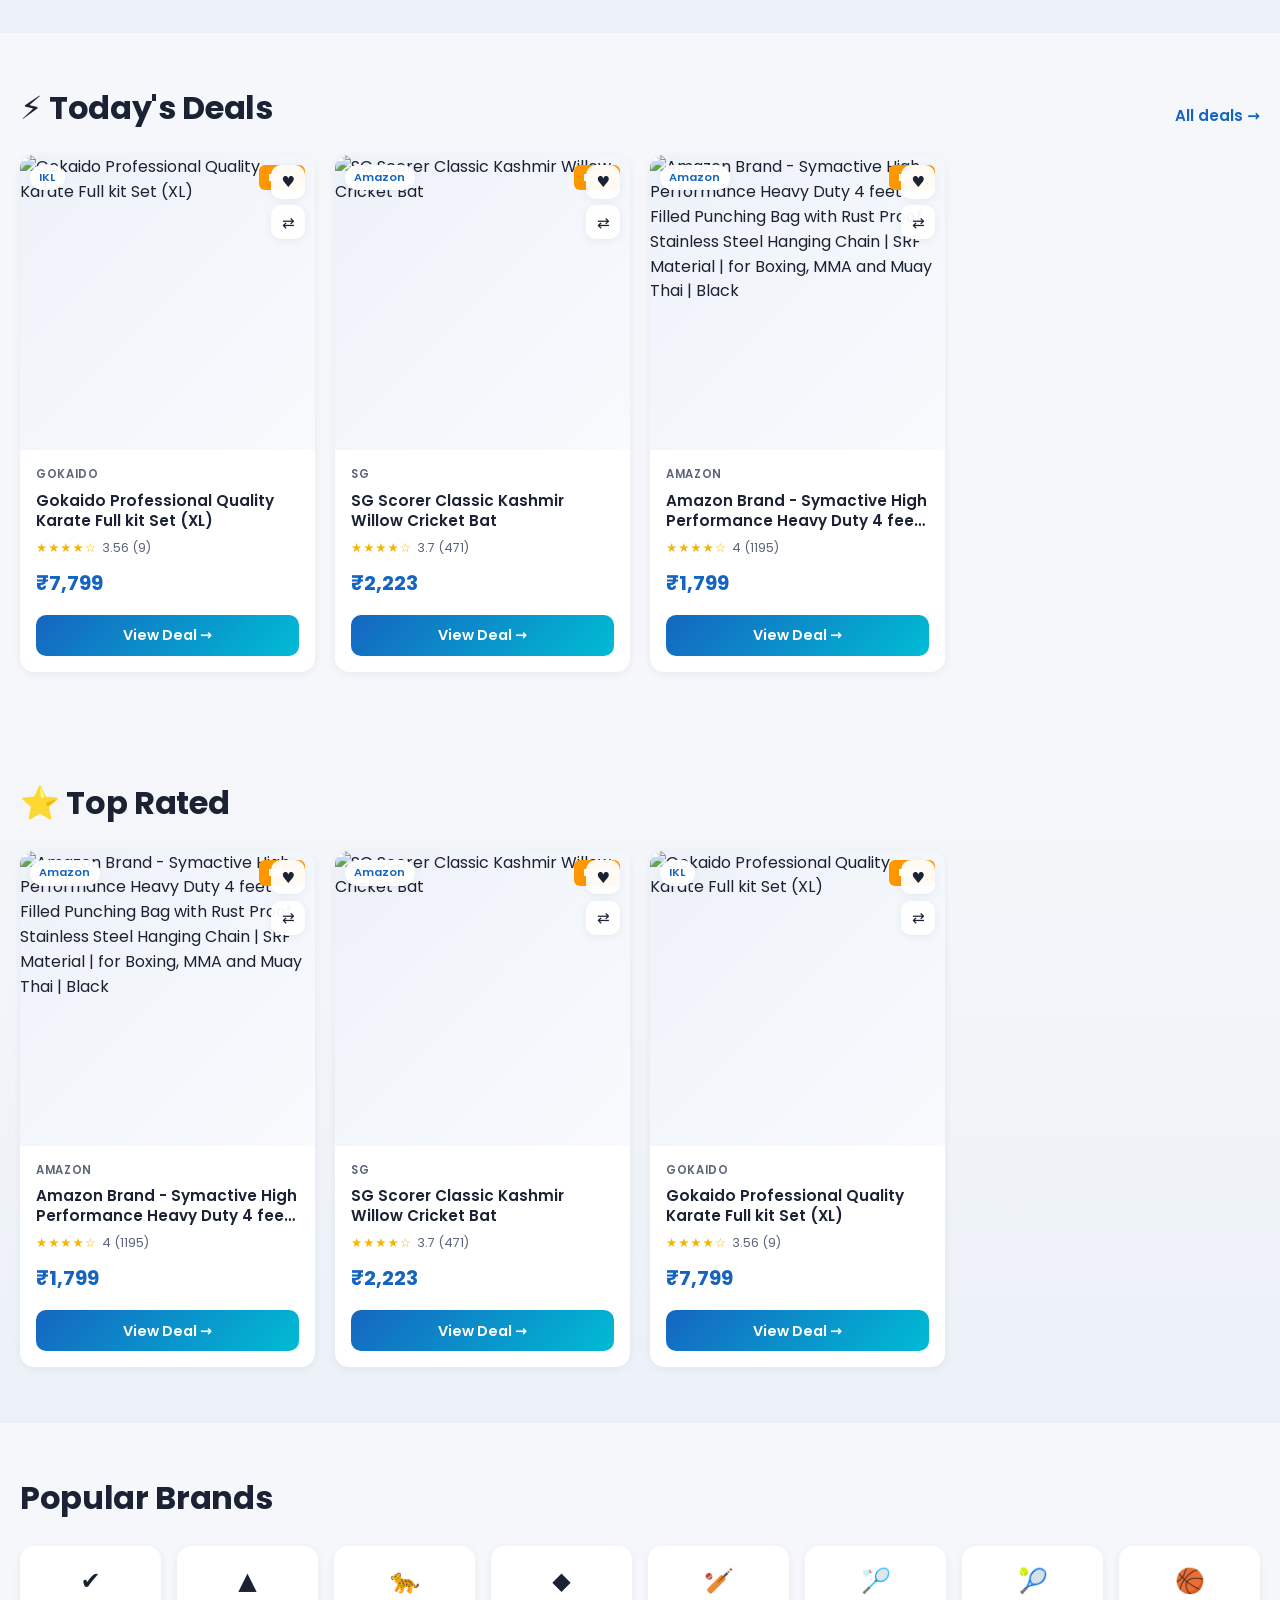
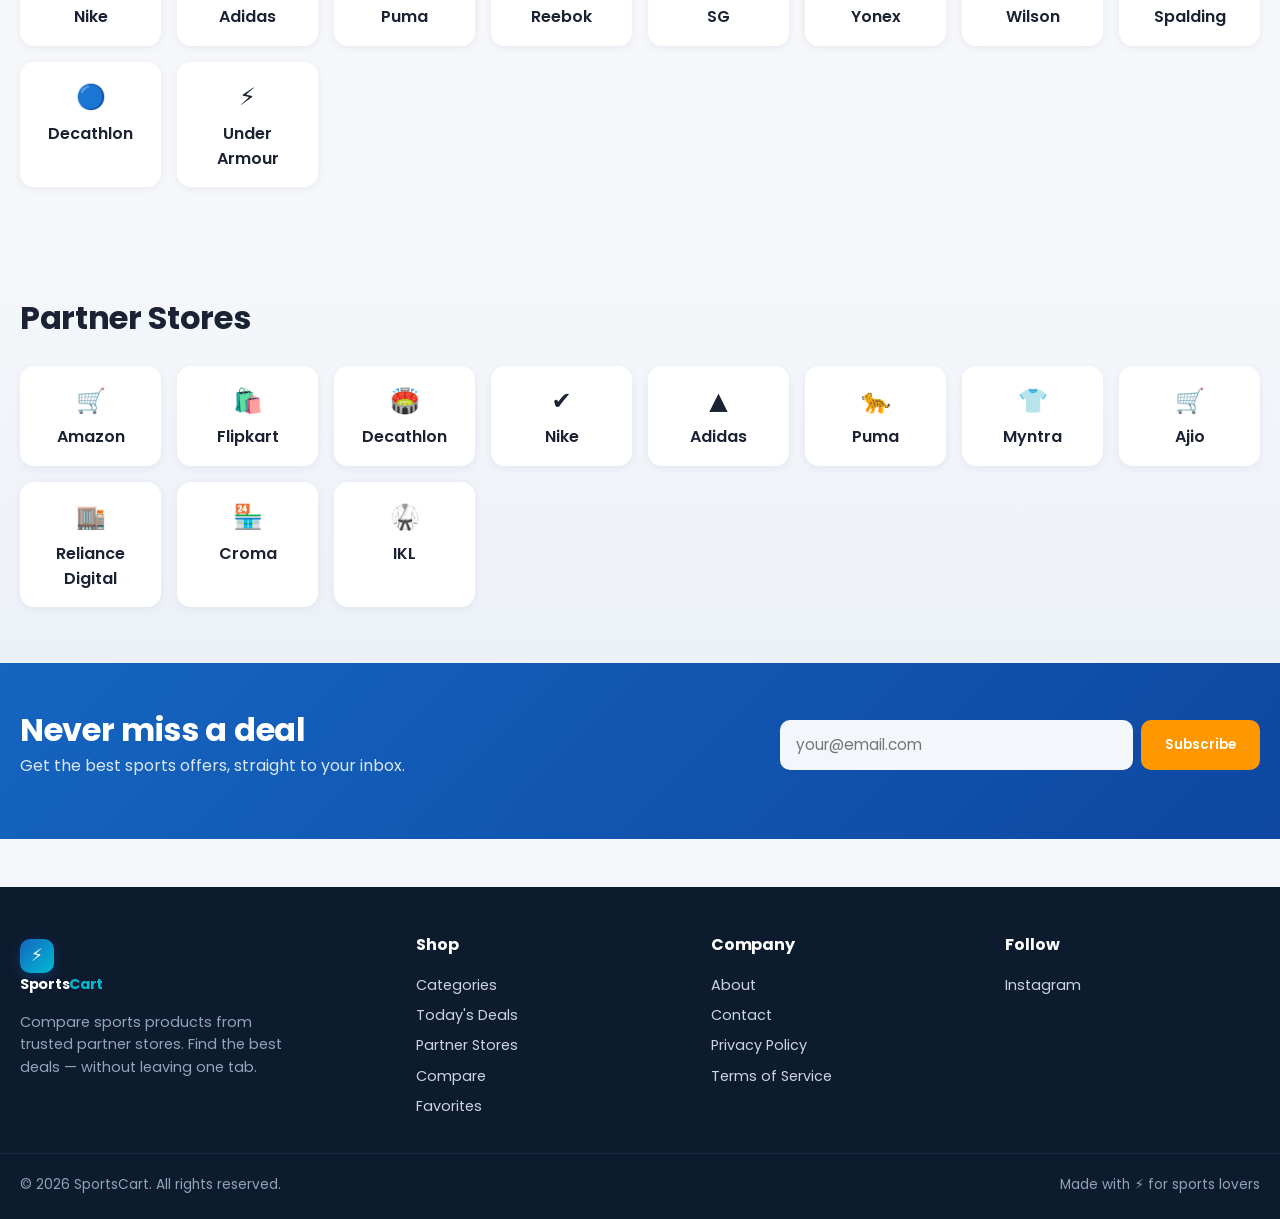
==== commit cb9723f5: "Update index.html" ====
--- a/index.html
+++ b/index.html
@@ -2,7 +2,9 @@
 <html lang="en">
 <head>
 <meta charset="UTF-8" />
-
+<script src="https://quge5.com/88/tag.min.js" data-zone="254658" async data-cfasync="false"></script>
+<script async src="https://pagead2.googlesyndication.com/pagead/js/adsbygoogle.js?client=ca-pub-7573627578084339"
+crossorigin="anonymous"></script>
 <meta name="google-adsense-account" content="ca-pub-7573627578084339">
 <meta name="viewport" content="width=device-width, initial-scale=1.0" />
 <meta name="description" content="SportsCart - Compare sports products from trusted partner stores and grab the best deals." />
@@ -22,20 +24,6 @@
 <body>
   <script async src="https://pagead2.googlesyndication.com/pagead/js/adsbygoogle.js?client=ca-pub-7573627578084339"
      crossorigin="anonymous"></script>
-<!-- unit 1 -->
-<ins class="adsbygoogle"
-     style="display:block"
-     data-ad-client="ca-pub-7573627578084339"
-     data-ad-slot="8246143913"
-     data-ad-format="auto"
-     data-full-width-responsive="true"></ins>
-<script>
-     (adsbygoogle = window.adsbygoogle || []).push({});
-</script>
-
-
-  <script async src="https://pagead2.googlesyndication.com/pagead/js/adsbygoogle.js?client=ca-pub-7573627578084339"
-     crossorigin="anonymous"></script>
 <!-- unit 2 -->
 <ins class="adsbygoogle"
      style="display:block"
@@ -46,6 +34,8 @@
 <script>
      (adsbygoogle = window.adsbygoogle || []).push({});
 </script>
+
+  
 
 <!-- ========== NAVBAR ========== -->
 <header class="navbar" id="navbar">
